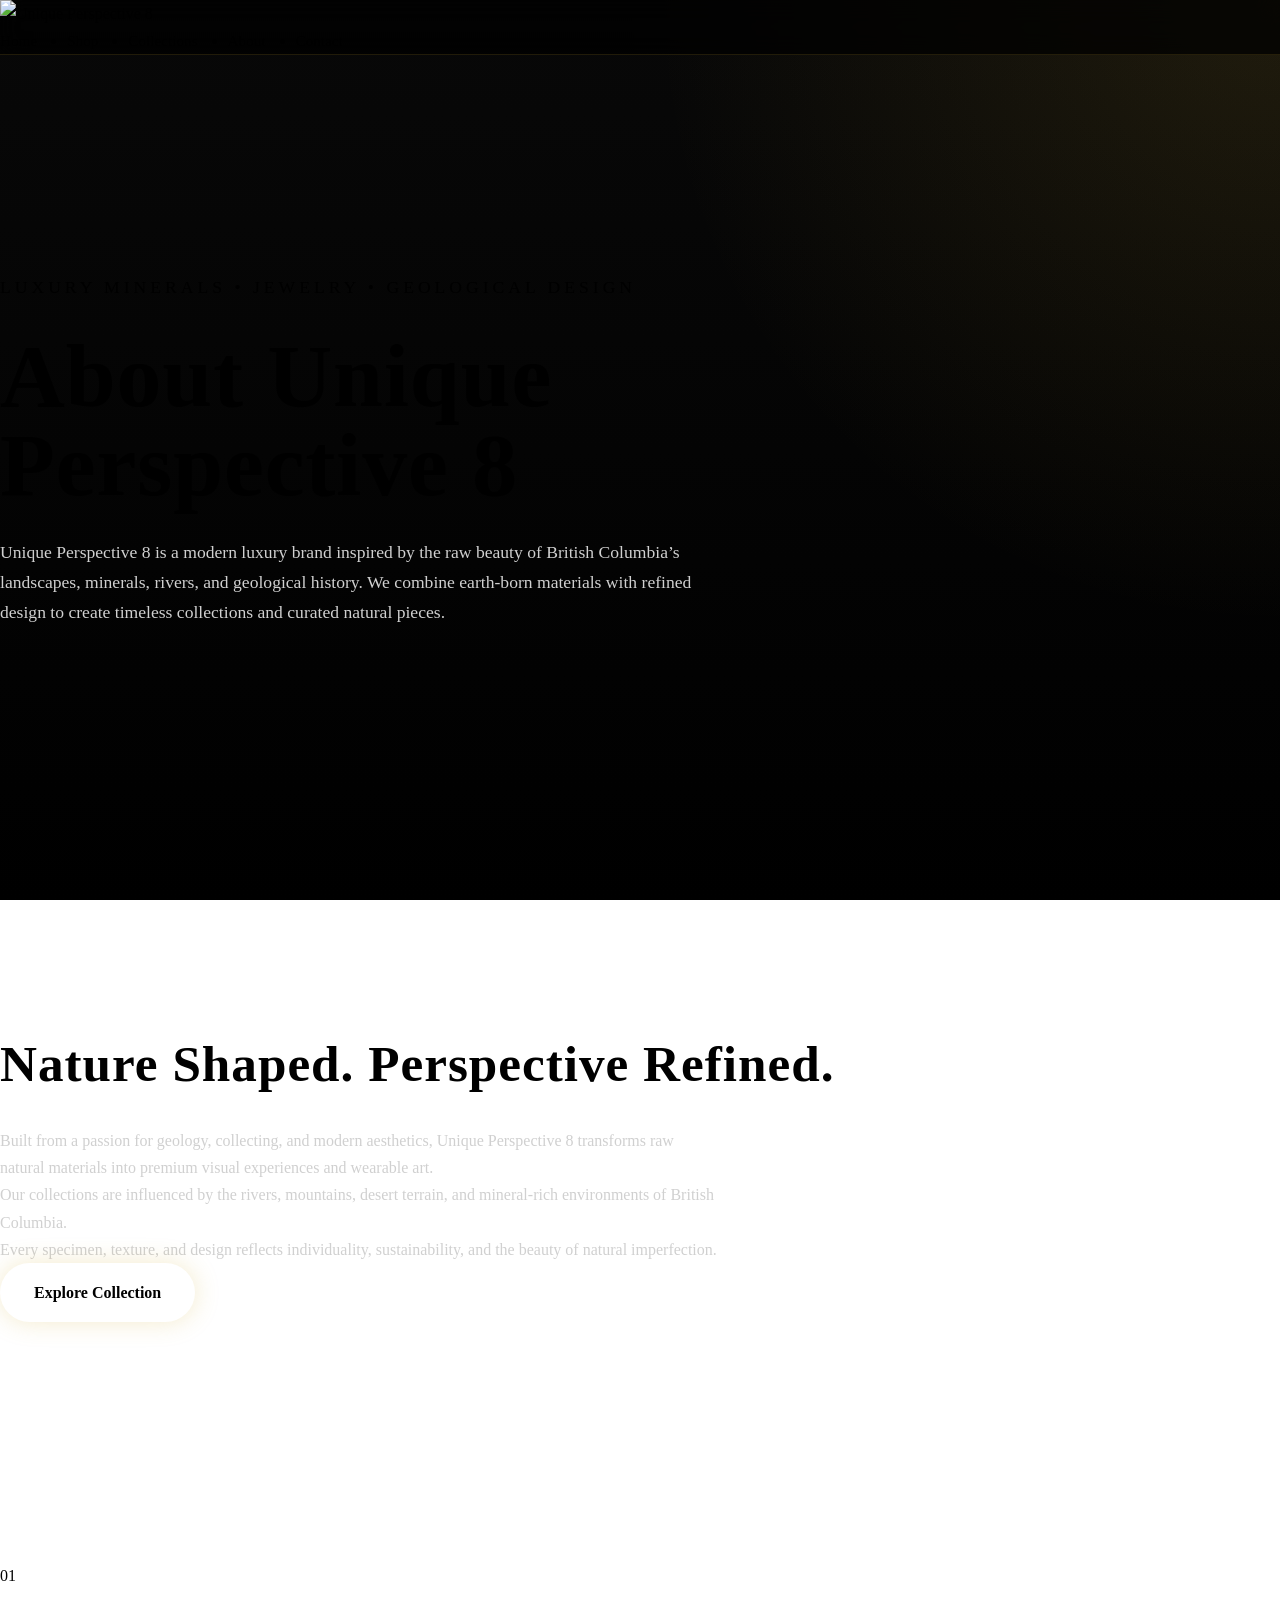
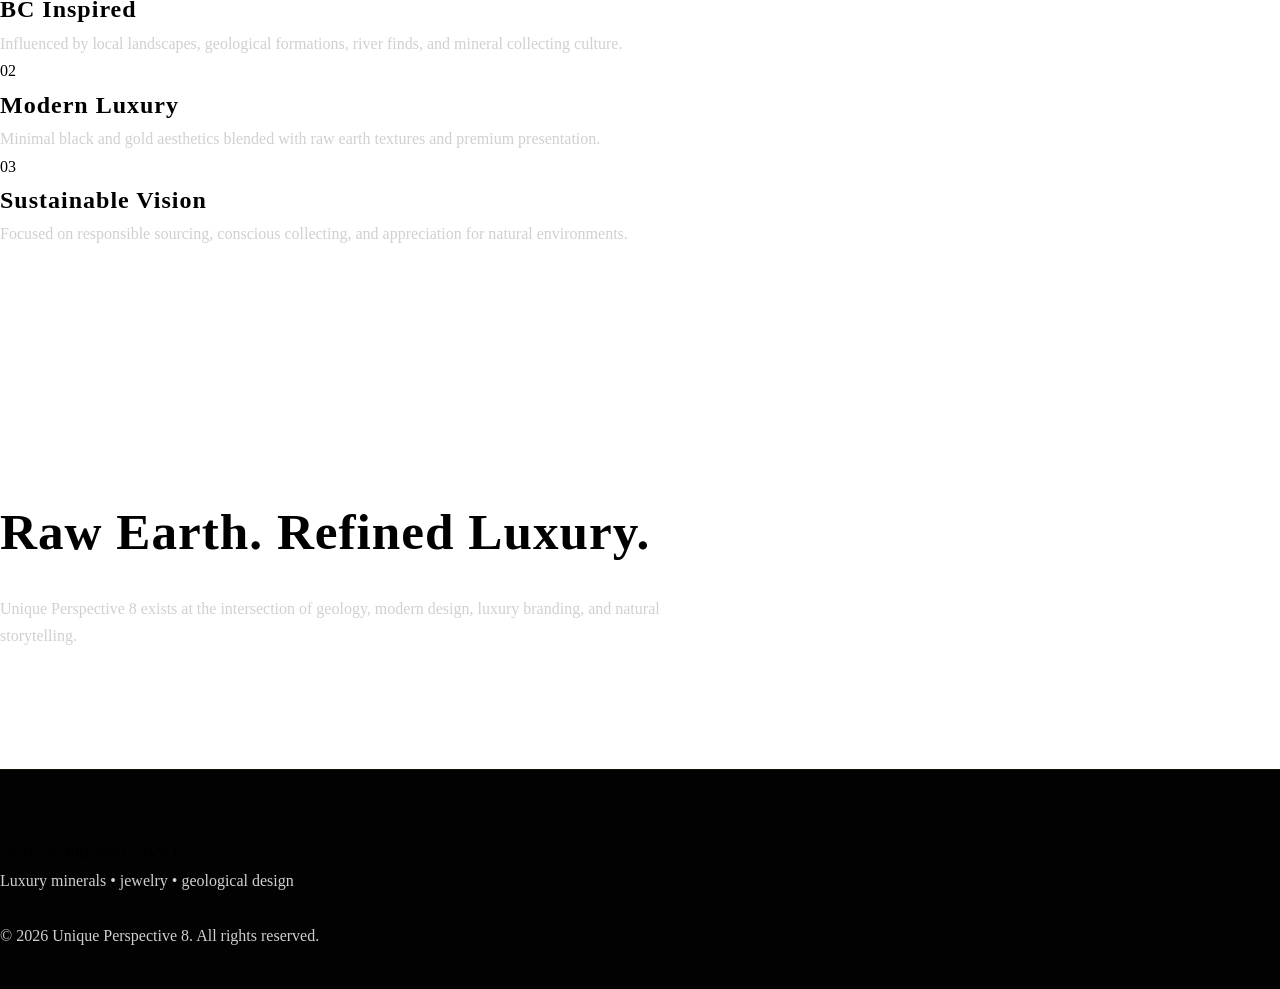
==== about.html @ 6cdcedfc "Create about.html" ====
<!DOCTYPE html>
<html lang="en">
<head>
  <meta charset="UTF-8">
  <meta name="viewport" content="width=device-width, initial-scale=1.0">

  <title>About | Unique Perspective 8</title>

  <link rel="stylesheet" href="style.css">

  <!-- Google Fonts -->
  <link rel="preconnect" href="https://fonts.googleapis.com">
  <link rel="preconnect" href="https://fonts.gstatic.com" crossorigin>

  <link href="https://fonts.googleapis.com/css2?family=Cormorant+Garamond:wght@400;500;600;700&family=Inter:wght@300;400;500;600&display=swap" rel="stylesheet">
</head>

<body>

  <!-- NAVIGATION -->

  <header>
    <div class="navbar">

      <a href="index.html" class="logo-container">
        <img src="assets/logo.png" alt="Unique Perspective 8" class="logo-img">
      </a>

      <ul class="nav-links">
        <li><a href="index.html">Home</a></li>
        <li><a href="shop.html">Shop</a></li>
        <li><a href="collections.html">Collections</a></li>
        <li><a href="about.html">About</a></li>
        <li><a href="contact.html">Contact</a></li>
      </ul>

    </div>
  </header>

  <!-- HERO -->

  <section class="hero about-hero">

    <div class="hero-content">

      <p class="hero-subtitle">
        Luxury Minerals • Jewelry • Geological Design
      </p>

      <h1>
        About <span>Unique Perspective 8</span>
      </h1>

      <p>
        Unique Perspective 8 is a modern luxury brand inspired by the raw beauty
        of British Columbia’s landscapes, minerals, rivers, and geological history.
        We combine earth-born materials with refined design to create timeless
        collections and curated natural pieces.
      </p>

    </div>

  </section>

  <!-- ABOUT STORY -->

  <section class="about">

    <div class="about-image"></div>

    <div class="about-content">

      <h2>
        Nature Shaped. <span>Perspective Refined.</span>
      </h2>

      <p>
        Built from a passion for geology, collecting, and modern aesthetics,
        Unique Perspective 8 transforms raw natural materials into premium
        visual experiences and wearable art.
      </p>

      <p>
        Our collections are influenced by the rivers, mountains, desert terrain,
        and mineral-rich environments of British Columbia.
      </p>

      <p>
        Every specimen, texture, and design reflects individuality,
        sustainability, and the beauty of natural imperfection.
      </p>

      <a href="shop.html" class="btn btn-gold">
        Explore Collection
      </a>

    </div>

  </section>

  <!-- VALUES -->

  <section class="features">

    <div class="feature-card">

      <div class="feature-number">01</div>

      <h3>BC Inspired</h3>

      <p>
        Influenced by local landscapes, geological formations,
        river finds, and mineral collecting culture.
      </p>

    </div>

    <div class="feature-card">

      <div class="feature-number">02</div>

      <h3>Modern Luxury</h3>

      <p>
        Minimal black and gold aesthetics blended with
        raw earth textures and premium presentation.
      </p>

    </div>

    <div class="feature-card">

      <div class="feature-number">03</div>

      <h3>Sustainable Vision</h3>

      <p>
        Focused on responsible sourcing, conscious collecting,
        and appreciation for natural environments.
      </p>

    </div>

  </section>

  <!-- QUOTE SECTION -->

  <section class="collection">

    <h2 class="section-title">
      Raw Earth. <span>Refined Luxury.</span>
    </h2>

    <p class="section-text">
      Unique Perspective 8 exists at the intersection of geology,
      modern design, luxury branding, and natural storytelling.
    </p>

  </section>

  <!-- FOOTER -->

  <footer>

    <div class="footer-logo">
      UNIQUE PERSPECTIVE 8
    </div>

    <p>
      Luxury minerals • jewelry • geological design
    </p>

    <br>

    <p>
      © 2026 Unique Perspective 8. All rights reserved.
    </p>

  </footer>

</body>
</html>
---- style.css ----
<link rel="stylesheet" href="style.css">
/* =========================================
   UNIQUE PERSPECTIVE 8
   Luxury Black + Gold Brand System
   Mining • Jewelry • High-End Store
========================================= */

:root{

  /* Core Colors */
  --black:#050505;
  --charcoal:#111111;
  --graphite:#1b1b1b;
  --soft-black:#222222;

  --gold:#d4af37;
  --rich-gold:#c89b2b;
  --light-gold:#f3d27a;

  --silver:#c0c0c0;
  --white:#f5f5f5;

  --success:#6f8f72;
  --danger:#8f3d3d;

  /* Typography */
  --title-font:'Playfair Display', serif;
  --body-font:'Inter', sans-serif;

  /* Effects */
  --radius:18px;
  --transition:0.35s ease;
  --shadow:0 10px 30px rgba(0,0,0,0.45);

  /* Layout */
  --container:1280px;
}

/* =========================================
   GLOBAL
========================================= */

*{
  margin:0;
  padding:0;
  box-sizing:border-box;
}

html{
  scroll-behavior:smooth;
}

body{
  background:var(--black);
  color:var(--white);
  font-family:var(--body-font);
  line-height:1.7;
  overflow-x:hidden;
}

.container{
  width:min(92%, var(--container));
  margin:auto;
}

img{
  width:100%;
  display:block;
}

a{
  color:inherit;
  text-decoration:none;
}

section{
  padding:120px 0;
}

/* =========================================
   TYPOGRAPHY
========================================= */

h1,h2,h3,h4{
  font-family:var(--title-font);
  letter-spacing:1px;
  font-weight:600;
}

h1{
  font-size:clamp(3rem,7vw,6rem);
  line-height:1;
}

h2{
  font-size:clamp(2rem,4vw,4rem);
  margin-bottom:20px;
}

h3{
  font-size:1.5rem;
}

p{
  color:#d0d0d0;
  max-width:720px;
}

/* =========================================
   NAVIGATION
========================================= */

.navbar{
  position:fixed;
  width:100%;
  top:0;
  z-index:999;
  backdrop-filter:blur(12px);
  background:rgba(0,0,0,0.75);
  border-bottom:1px solid rgba(212,175,55,0.15);
}

.nav-inner{
  display:flex;
  align-items:center;
  justify-content:space-between;
  padding:18px 0;
}

.logo{
  font-family:var(--title-font);
  font-size:1.4rem;
  color:var(--gold);
  letter-spacing:2px;
  text-transform:uppercase;
}

.nav-links{
  display:flex;
  gap:30px;
}

.nav-links a{
  position:relative;
  font-size:0.95rem;
  transition:var(--transition);
}

.nav-links a:hover{
  color:var(--gold);
}

.nav-links a::after{
  content:'';
  position:absolute;
  bottom:-8px;
  left:0;
  width:0;
  height:1px;
  background:var(--gold);
  transition:var(--transition);
}

.nav-links a:hover::after{
  width:100%;
}

/* =========================================
   HERO
========================================= */

.hero{
  min-height:100vh;
  display:flex;
  align-items:center;
  position:relative;
  overflow:hidden;
  background:
    radial-gradient(circle at top right,
    rgba(212,175,55,0.12),
    transparent 40%),
    linear-gradient(to bottom,
    #080808,
    #000000);
}

.hero-content{
  max-width:760px;
  z-index:2;
}

.hero-subtitle{
  color:var(--gold);
  text-transform:uppercase;
  letter-spacing:4px;
  margin-bottom:18px;
  font-size:0.9rem;
}

.hero p{
  margin:28px 0;
  font-size:1.1rem;
}

/* =========================================
   BUTTONS
========================================= */

.btn{
  display:inline-flex;
  align-items:center;
  justify-content:center;
  padding:16px 34px;
  border-radius:999px;
  font-weight:600;
  transition:var(--transition);
  cursor:pointer;
}

.btn-gold{
  background:linear-gradient(
    135deg,
    var(--gold),
    var(--light-gold)
  );
  color:#000;
  box-shadow:
    0 0 25px rgba(212,175,55,0.25);
}

.btn-gold:hover{
  transform:translateY(-3px);
  box-shadow:
    0 12px 35px rgba(212,175,55,0.4);
}

.btn-outline{
  border:1px solid var(--gold);
  color:var(--gold);
  background:transparent;
}

.btn-outline:hover{
  background:var(--gold);
  color:#000;
}

/* =========================================
   CARDS
========================================= */

.card{
  background:linear-gradient(
    180deg,
    rgba(255,255,255,0.03),
    rgba(255,255,255,0.01)
  );

  border:1px solid rgba(212,175,55,0.12);
  border-radius:var(--radius);
  padding:30px;
  transition:var(--transition);
  box-shadow:var(--shadow);
}

.card:hover{
  transform:translateY(-6px);
  border-color:rgba(212,175,55,0.35);
}

/* =========================================
   PRODUCT GRID
========================================= */

.product-grid{
  display:grid;
  grid-template-columns:
    repeat(auto-fit,minmax(280px,1fr));
  gap:30px;
}

.product-card{
  overflow:hidden;
  position:relative;
}

.product-card img{
  aspect-ratio:1/1;
  object-fit:cover;
  transition:var(--transition);
}

.product-card:hover img{
  transform:scale(1.05);
}

.product-info{
  padding-top:20px;
}

.product-title{
  color:var(--white);
  margin-bottom:8px;
}

.product-price{
  color:var(--gold);
  font-weight:700;
  letter-spacing:1px;
}

/* =========================================
   LUXURY DIVIDER
========================================= */

.divider{
  width:120px;
  height:2px;
  background:linear-gradient(
    to right,
    transparent,
    var(--gold),
    transparent
  );
  margin:30px 0;
}

/* =========================================
   FOOTER
========================================= */

footer{
  background:#020202;
  border-top:1px solid rgba(212,175,55,0.1);
  padding:70px 0 40px;
}

.footer-grid{
  display:grid;
  grid-template-columns:
    repeat(auto-fit,minmax(250px,1fr));
  gap:50px;
}

.footer-title{
  color:var(--gold);
  margin-bottom:18px;
}

.footer-links{
  display:flex;
  flex-direction:column;
  gap:12px;
}

.footer-links a{
  color:#bcbcbc;
  transition:var(--transition);
}

.footer-links a:hover{
  color:var(--gold);
  transform:translateX(4px);
}

.copyright{
  margin-top:60px;
  text-align:center;
  color:#777;
  font-size:0.9rem;
}

/* =========================================
   GLOW EFFECTS
========================================= */

.gold-glow{
  box-shadow:
    0 0 15px rgba(212,175,55,0.25),
    0 0 40px rgba(212,175,55,0.12);
}

.text-gold{
  color:var(--gold);
}

.bg-gradient{
  background:
  linear-gradient(
    145deg,
    #0b0b0b,
    #1a1a1a
  );
}

/* =========================================
   RESPONSIVE
========================================= */

@media(max-width:768px){

  .nav-links{
    display:none;
  }

  section{
    padding:80px 0;
  }

  .hero{
    text-align:center;
  }

  .hero-content{
    margin:auto;
  }

}
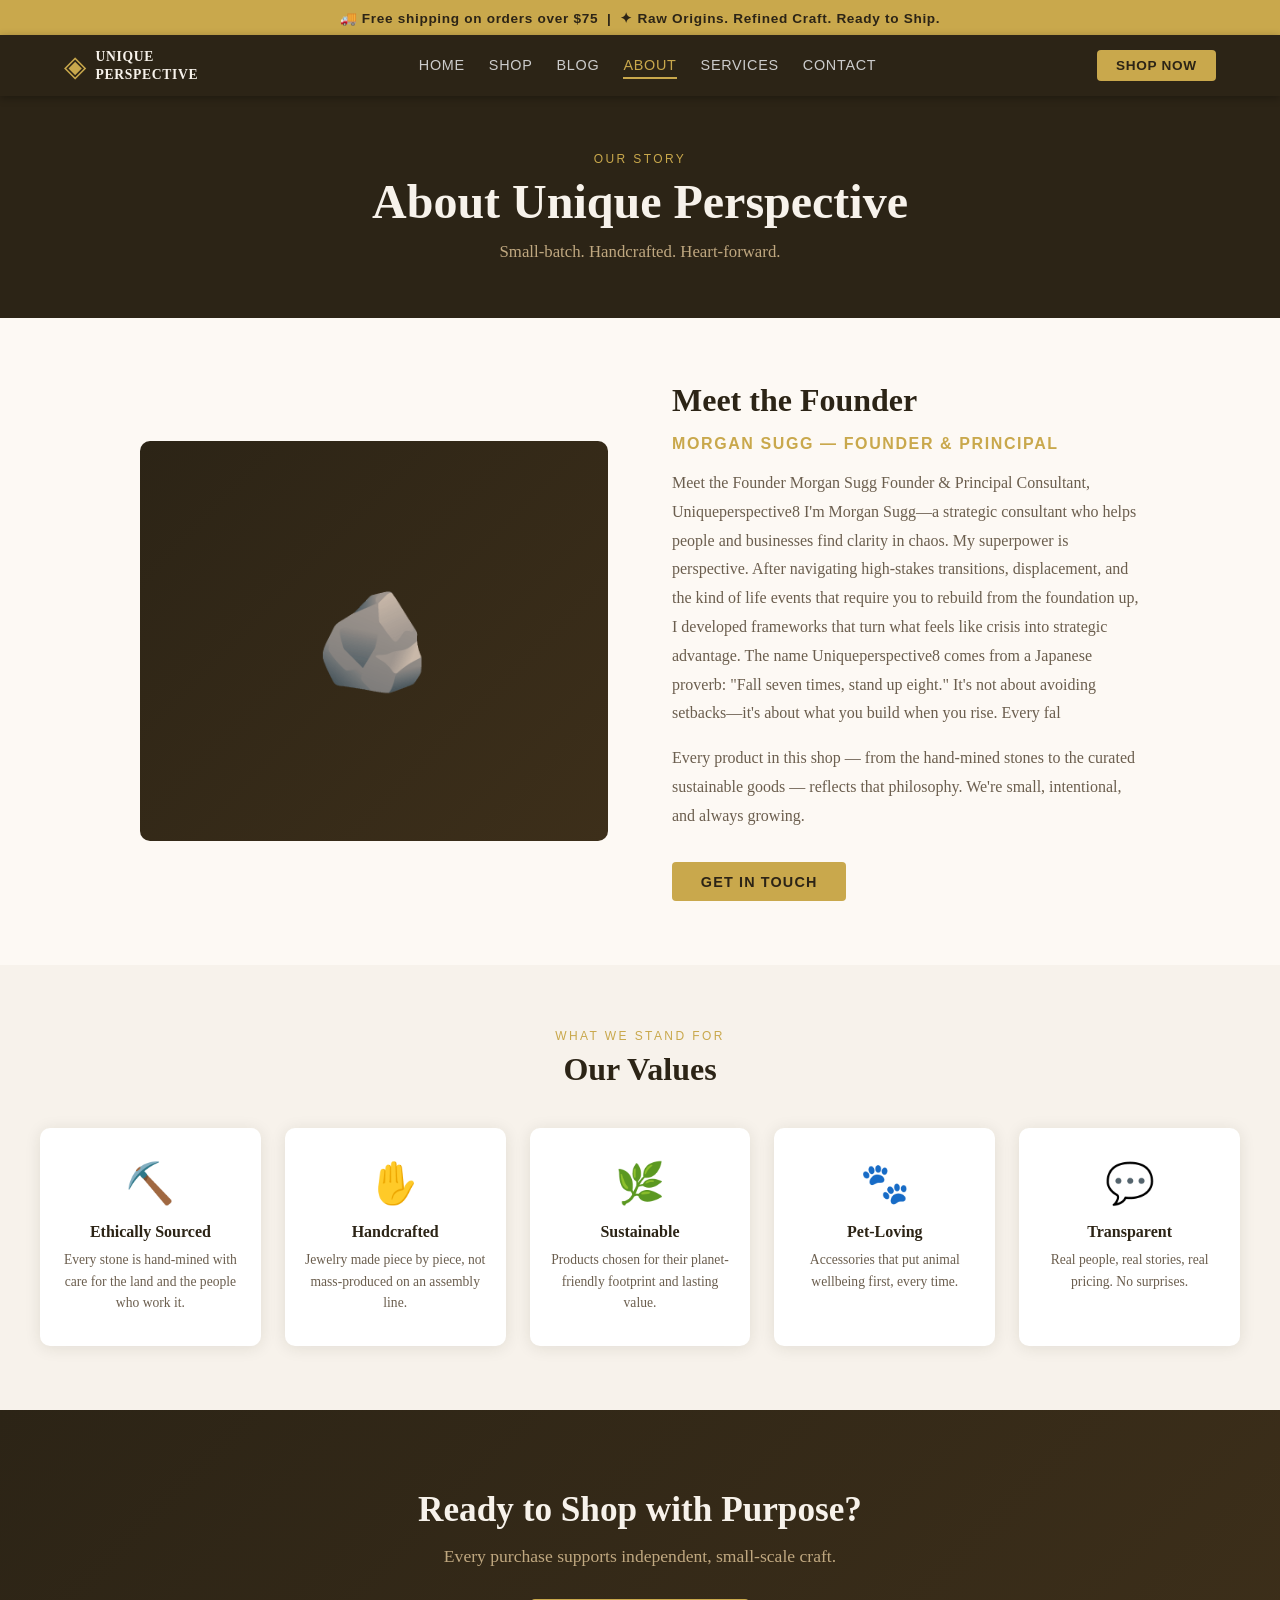
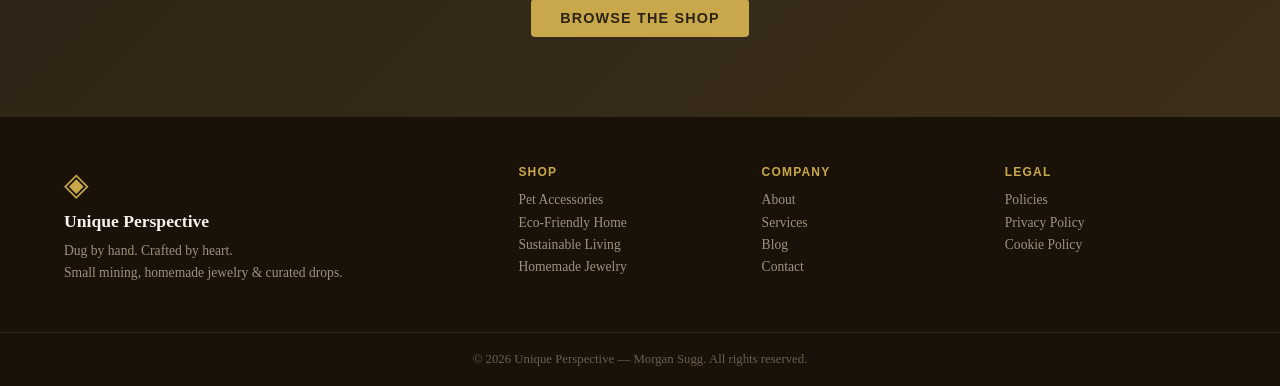
==== commit 64649d2e: "Deploy full Unique Perspective site with minerals catalogue" ====
--- a/about.html
+++ b/about.html
@@ -1,182 +1,95 @@
 <!DOCTYPE html>
 <html lang="en">
 <head>
-  <meta charset="UTF-8">
-  <meta name="viewport" content="width=device-width, initial-scale=1.0">
+<meta charset="UTF-8">
+<meta name="viewport" content="width=device-width, initial-scale=1.0">
+<title>About | Unique Perspective</title>
+<link rel="stylesheet" href="style.css">
+</head>
+<body>
+<div class="banner">🚚 Free shipping on orders over $75 &nbsp;|&nbsp; ✦ Raw Origins. Refined Craft. Ready to Ship.</div>
+<header>
+  <div class="header-inner">
+    <a href="index.html" class="logo">
+      <span class="logo-icon">◈</span>
+      <span class="logo-text">Unique<br>Perspective</span>
+    </a>
+    <nav><a href="index.html">Home</a><a href="shop.html">Shop</a><a href="blog.html">Blog</a><a href="about.html" class="active">About</a><a href="services.html">Services</a><a href="contact.html">Contact</a></nav>
+    <a href="shop.html" class="btn-header">Shop Now</a>
+  </div>
+</header>
+<main>
 
-  <title>About | Unique Perspective 8</title>
+<div class="page-hero">
+  <div class="eyebrow">Our Story</div>
+  <h1>About Unique Perspective</h1>
+  <p>Small-batch. Handcrafted. Heart-forward.</p>
+</div>
+<section>
+  <div class="about-grid">
+    <div class="about-img-box">🪨</div>
+    <div class="about-text">
+      <h2>Meet the Founder</h2>
+      <h3 style="color:var(--gold);font-family:sans-serif;font-size:1rem;text-transform:uppercase;letter-spacing:0.1em;margin-bottom:1rem">Morgan Sugg &mdash; Founder &amp; Principal</h3>
+      <p>Meet the Founder Morgan Sugg Founder &amp; Principal Consultant, Uniqueperspective8 I&#x27;m Morgan Sugg—a strategic consultant who helps people and businesses find clarity in chaos. My superpower is perspective. After navigating high-stakes transitions, displacement, and the kind of life events that require you to rebuild from the foundation up, I developed frameworks that turn what feels like crisis into strategic advantage. The name Uniqueperspective8 comes from a Japanese proverb: &quot;Fall seven times, stand up eight.&quot; It&#x27;s not about avoiding setbacks—it&#x27;s about what you build when you rise. Every fal</p>
+      <p>Every product in this shop &mdash; from the hand-mined stones to the curated sustainable goods &mdash; reflects that philosophy. We're small, intentional, and always growing.</p>
+      <a href="contact.html" class="btn btn-primary" style="margin-top:1rem">Get in Touch</a>
+    </div>
+  </div>
+</section>
+<section class="bg-cream">
+  <div class="section-inner">
+    <div class="section-header">
+      <div class="eyebrow">What We Stand For</div>
+      <h2>Our Values</h2>
+    </div>
+    <div class="values-grid">
+      <div class="value-card"><div class="value-icon">⛏️</div><h3>Ethically Sourced</h3><p>Every stone is hand-mined with care for the land and the people who work it.</p></div>
+      <div class="value-card"><div class="value-icon">✋</div><h3>Handcrafted</h3><p>Jewelry made piece by piece, not mass-produced on an assembly line.</p></div>
+      <div class="value-card"><div class="value-icon">🌿</div><h3>Sustainable</h3><p>Products chosen for their planet-friendly footprint and lasting value.</p></div>
+      <div class="value-card"><div class="value-icon">🐾</div><h3>Pet-Loving</h3><p>Accessories that put animal wellbeing first, every time.</p></div>
+      <div class="value-card"><div class="value-icon">💬</div><h3>Transparent</h3><p>Real people, real stories, real pricing. No surprises.</p></div>
+    </div>
+  </div>
+</section>
+<div class="cta-section">
+  <h2>Ready to Shop with Purpose?</h2>
+  <p>Every purchase supports independent, small-scale craft.</p>
+  <a href="shop.html" class="btn btn-primary">Browse the Shop</a>
+</div>
 
-  <link rel="stylesheet" href="style.css">
-
-  <!-- Google Fonts -->
-  <link rel="preconnect" href="https://fonts.googleapis.com">
-  <link rel="preconnect" href="https://fonts.gstatic.com" crossorigin>
-
-  <link href="https://fonts.googleapis.com/css2?family=Cormorant+Garamond:wght@400;500;600;700&family=Inter:wght@300;400;500;600&display=swap" rel="stylesheet">
-</head>
-
-<body>
-
-  <!-- NAVIGATION -->
-
-  <header>
-    <div class="navbar">
-
-      <a href="index.html" class="logo-container">
-        <img src="assets/logo.png" alt="Unique Perspective 8" class="logo-img">
-      </a>
-
-      <ul class="nav-links">
-        <li><a href="index.html">Home</a></li>
-        <li><a href="shop.html">Shop</a></li>
-        <li><a href="collections.html">Collections</a></li>
-        <li><a href="about.html">About</a></li>
-        <li><a href="contact.html">Contact</a></li>
-      </ul>
-
+</main>
+<footer>
+  <div class="footer-inner">
+    <div class="footer-brand">
+      <span class="logo-icon">◈</span>
+      <strong>Unique Perspective</strong>
+      <p>Dug by hand. Crafted by heart.<br>Small mining, homemade jewelry &amp; curated drops.</p>
     </div>
-  </header>
-
-  <!-- HERO -->
-
-  <section class="hero about-hero">
-
-    <div class="hero-content">
-
-      <p class="hero-subtitle">
-        Luxury Minerals • Jewelry • Geological Design
-      </p>
-
-      <h1>
-        About <span>Unique Perspective 8</span>
-      </h1>
-
-      <p>
-        Unique Perspective 8 is a modern luxury brand inspired by the raw beauty
-        of British Columbia’s landscapes, minerals, rivers, and geological history.
-        We combine earth-born materials with refined design to create timeless
-        collections and curated natural pieces.
-      </p>
-
+    <div class="footer-links">
+      <h4>Shop</h4>
+      <a href="shop.html#pet-accessories">Pet Accessories</a>
+      <a href="shop.html#eco-friendly-home">Eco-Friendly Home</a>
+      <a href="shop.html#sustainable-living">Sustainable Living</a>
+      <a href="shop.html#homemade-jewelry">Homemade Jewelry</a>
     </div>
-
-  </section>
-
-  <!-- ABOUT STORY -->
-
-  <section class="about">
-
-    <div class="about-image"></div>
-
-    <div class="about-content">
-
-      <h2>
-        Nature Shaped. <span>Perspective Refined.</span>
-      </h2>
-
-      <p>
-        Built from a passion for geology, collecting, and modern aesthetics,
-        Unique Perspective 8 transforms raw natural materials into premium
-        visual experiences and wearable art.
-      </p>
-
-      <p>
-        Our collections are influenced by the rivers, mountains, desert terrain,
-        and mineral-rich environments of British Columbia.
-      </p>
-
-      <p>
-        Every specimen, texture, and design reflects individuality,
-        sustainability, and the beauty of natural imperfection.
-      </p>
-
-      <a href="shop.html" class="btn btn-gold">
-        Explore Collection
-      </a>
-
+    <div class="footer-links">
+      <h4>Company</h4>
+      <a href="about.html">About</a>
+      <a href="services.html">Services</a>
+      <a href="blog.html">Blog</a>
+      <a href="contact.html">Contact</a>
     </div>
-
-  </section>
-
-  <!-- VALUES -->
-
-  <section class="features">
-
-    <div class="feature-card">
-
-      <div class="feature-number">01</div>
-
-      <h3>BC Inspired</h3>
-
-      <p>
-        Influenced by local landscapes, geological formations,
-        river finds, and mineral collecting culture.
-      </p>
-
+    <div class="footer-links">
+      <h4>Legal</h4>
+      <a href="policies.html">Policies</a>
+      <a href="privacy.html">Privacy Policy</a>
+      <a href="cookies.html">Cookie Policy</a>
     </div>
-
-    <div class="feature-card">
-
-      <div class="feature-number">02</div>
-
-      <h3>Modern Luxury</h3>
-
-      <p>
-        Minimal black and gold aesthetics blended with
-        raw earth textures and premium presentation.
-      </p>
-
-    </div>
-
-    <div class="feature-card">
-
-      <div class="feature-number">03</div>
-
-      <h3>Sustainable Vision</h3>
-
-      <p>
-        Focused on responsible sourcing, conscious collecting,
-        and appreciation for natural environments.
-      </p>
-
-    </div>
-
-  </section>
-
-  <!-- QUOTE SECTION -->
-
-  <section class="collection">
-
-    <h2 class="section-title">
-      Raw Earth. <span>Refined Luxury.</span>
-    </h2>
-
-    <p class="section-text">
-      Unique Perspective 8 exists at the intersection of geology,
-      modern design, luxury branding, and natural storytelling.
-    </p>
-
-  </section>
-
-  <!-- FOOTER -->
-
-  <footer>
-
-    <div class="footer-logo">
-      UNIQUE PERSPECTIVE 8
-    </div>
-
-    <p>
-      Luxury minerals • jewelry • geological design
-    </p>
-
-    <br>
-
-    <p>
-      © 2026 Unique Perspective 8. All rights reserved.
-    </p>
-
-  </footer>
-
+  </div>
+  <div class="footer-bottom">
+    <p>&copy; 2026 Unique Perspective &mdash; Morgan Sugg. All rights reserved.</p>
+  </div>
+</footer>
 </body>
 </html>
--- a/style.css
+++ b/style.css
@@ -1,418 +1,184 @@
-<link rel="stylesheet" href="style.css">
-/* =========================================
-   UNIQUE PERSPECTIVE 8
-   Luxury Black + Gold Brand System
-   Mining • Jewelry • High-End Store
-========================================= */
 
-:root{
+:root {
+  --gold: #c9a84c;
+  --dark-gold: #a07830;
+  --earth: #2c2416;
+  --stone: #6b5e4e;
+  --cream: #f7f2eb;
+  --light: #fdf9f4;
+  --white: #ffffff;
+  --shadow: 0 2px 16px rgba(44,36,22,0.10);
+  --radius: 10px;
+}
+*, *::before, *::after { box-sizing: border-box; margin: 0; padding: 0; }
+body { font-family: 'Georgia', serif; background: var(--light); color: var(--earth); }
+a { color: var(--dark-gold); text-decoration: none; }
+a:hover { color: var(--gold); }
+img { max-width: 100%; display: block; }
 
-  /* Core Colors */
-  --black:#050505;
-  --charcoal:#111111;
-  --graphite:#1b1b1b;
-  --soft-black:#222222;
+/* HEADER */
+header { background: var(--earth); position: sticky; top: 0; z-index: 100; box-shadow: 0 2px 8px rgba(0,0,0,0.3); }
+.header-inner { max-width: 1200px; margin: 0 auto; display: flex; align-items: center; gap: 2rem; padding: 0.8rem 1.5rem; }
+.logo { display: flex; align-items: center; gap: 0.6rem; text-decoration: none; flex-shrink: 0; }
+.logo-icon { font-size: 1.8rem; color: var(--gold); }
+.logo-text { color: var(--cream); font-size: 0.85rem; line-height: 1.3; font-weight: bold; letter-spacing: 0.05em; text-transform: uppercase; }
+nav { display: flex; gap: 1.5rem; flex: 1; justify-content: center; }
+nav a { color: #ccc; font-size: 0.9rem; text-decoration: none; padding: 0.3rem 0; border-bottom: 2px solid transparent; transition: all 0.2s; letter-spacing: 0.05em; text-transform: uppercase; font-family: sans-serif; }
+nav a:hover, nav a.active { color: var(--gold); border-bottom-color: var(--gold); }
+.btn-header { background: var(--gold); color: var(--earth); padding: 0.5rem 1.2rem; border-radius: 4px; font-size: 0.85rem; font-weight: bold; text-transform: uppercase; letter-spacing: 0.05em; font-family: sans-serif; white-space: nowrap; transition: background 0.2s; }
+.btn-header:hover { background: var(--dark-gold); color: var(--white); }
 
-  --gold:#d4af37;
-  --rich-gold:#c89b2b;
-  --light-gold:#f3d27a;
+/* BUTTONS */
+.btn { display: inline-block; padding: 0.7rem 1.8rem; border-radius: 4px; font-weight: bold; text-transform: uppercase; letter-spacing: 0.08em; font-family: sans-serif; font-size: 0.9rem; transition: all 0.2s; cursor: pointer; text-align: center; }
+.btn-primary { background: var(--gold); color: var(--earth); }
+.btn-primary:hover { background: var(--dark-gold); color: var(--white); }
+.btn-outline { border: 2px solid var(--gold); color: var(--gold); background: transparent; }
+.btn-outline:hover { background: var(--gold); color: var(--earth); }
 
-  --silver:#c0c0c0;
-  --white:#f5f5f5;
+/* HERO */
+.hero { background: linear-gradient(135deg, var(--earth) 0%, #3d2f1a 60%, #1a1208 100%); color: var(--cream); padding: 6rem 1.5rem; text-align: center; position: relative; overflow: hidden; }
+.hero::before { content: ''; position: absolute; inset: 0; background: url("data:image/svg+xml,%3Csvg width='60' height='60' viewBox='0 0 60 60' xmlns='http://www.w3.org/2000/svg'%3E%3Cg fill='none' fill-rule='evenodd'%3E%3Cg fill='%23c9a84c' fill-opacity='0.04'%3E%3Cpath d='M36 34v-4h-2v4h-4v2h4v4h2v-4h4v-2h-4zm0-30V0h-2v4h-4v2h4v4h2V6h4V4h-4zM6 34v-4H4v4H0v2h4v4h2v-4h4v-2H6zM6 4V0H4v4H0v2h4v4h2V6h4V4H6z'/%3E%3C/g%3E%3C/g%3E%3C/svg%3E"); }
+.hero-inner { position: relative; max-width: 700px; margin: 0 auto; }
+.hero-eyebrow { color: var(--gold); font-family: sans-serif; font-size: 0.8rem; text-transform: uppercase; letter-spacing: 0.2em; margin-bottom: 1rem; }
+.hero h1 { font-size: clamp(2.2rem, 5vw, 3.5rem); line-height: 1.2; margin-bottom: 1rem; }
+.hero h1 span { color: var(--gold); }
+.hero p { font-size: 1.15rem; color: #c8b89a; margin-bottom: 2rem; line-height: 1.7; }
+.hero-buttons { display: flex; gap: 1rem; justify-content: center; flex-wrap: wrap; }
 
-  --success:#6f8f72;
-  --danger:#8f3d3d;
+/* SECTIONS */
+section { padding: 4rem 1.5rem; }
+.section-inner { max-width: 1200px; margin: 0 auto; }
+.section-header { text-align: center; margin-bottom: 2.5rem; }
+.section-header h2 { font-size: 2rem; color: var(--earth); margin-bottom: 0.5rem; }
+.section-header p { color: var(--stone); font-size: 1.05rem; }
+.section-header .eyebrow { color: var(--gold); font-family: sans-serif; font-size: 0.75rem; text-transform: uppercase; letter-spacing: 0.2em; margin-bottom: 0.5rem; }
+.bg-cream { background: var(--cream); }
+.bg-earth { background: var(--earth); color: var(--cream); }
 
-  /* Typography */
-  --title-font:'Playfair Display', serif;
-  --body-font:'Inter', sans-serif;
+/* PRODUCT GRID */
+.product-grid { display: grid; grid-template-columns: repeat(auto-fill, minmax(240px, 1fr)); gap: 1.5rem; }
+.product-card { background: var(--white); border-radius: var(--radius); overflow: hidden; box-shadow: var(--shadow); transition: transform 0.2s, box-shadow 0.2s; display: flex; flex-direction: column; }
+.product-card:hover { transform: translateY(-4px); box-shadow: 0 8px 32px rgba(44,36,22,0.15); }
+.product-img { background: var(--cream); height: 180px; display: flex; align-items: center; justify-content: center; font-size: 3rem; color: var(--stone); }
+.product-body { padding: 1rem; flex: 1; display: flex; flex-direction: column; }
+.product-category { font-family: sans-serif; font-size: 0.7rem; text-transform: uppercase; letter-spacing: 0.1em; color: var(--gold); margin-bottom: 0.3rem; }
+.product-title { font-size: 0.95rem; font-weight: bold; margin-bottom: 0.5rem; color: var(--earth); line-height: 1.4; flex: 1; }
+.product-desc { font-size: 0.82rem; color: var(--stone); margin-bottom: 0.8rem; line-height: 1.5; }
+.product-footer { display: flex; align-items: center; justify-content: space-between; }
+.product-price { font-size: 1.1rem; font-weight: bold; color: var(--dark-gold); font-family: sans-serif; }
+.product-buy { background: var(--earth); color: var(--gold); padding: 0.35rem 0.9rem; border-radius: 4px; font-size: 0.75rem; font-weight: bold; text-transform: uppercase; letter-spacing: 0.05em; font-family: sans-serif; transition: background 0.2s; }
+.product-buy:hover { background: var(--gold); color: var(--earth); }
 
-  /* Effects */
-  --radius:18px;
-  --transition:0.35s ease;
-  --shadow:0 10px 30px rgba(0,0,0,0.45);
+/* CATEGORY FILTER */
+.cat-tabs { display: flex; gap: 0.5rem; flex-wrap: wrap; margin-bottom: 2rem; justify-content: center; }
+.cat-tab { padding: 0.4rem 1.2rem; border-radius: 999px; font-family: sans-serif; font-size: 0.82rem; cursor: pointer; border: 2px solid var(--stone); color: var(--stone); background: transparent; transition: all 0.2s; text-transform: uppercase; letter-spacing: 0.05em; }
+.cat-tab.active, .cat-tab:hover { border-color: var(--gold); color: var(--earth); background: var(--gold); }
 
-  /* Layout */
-  --container:1280px;
+/* BLOG */
+.blog-grid { display: grid; grid-template-columns: repeat(auto-fill, minmax(300px, 1fr)); gap: 1.5rem; }
+.blog-card { background: var(--white); border-radius: var(--radius); overflow: hidden; box-shadow: var(--shadow); transition: transform 0.2s; }
+.blog-card:hover { transform: translateY(-3px); }
+.blog-img { background: linear-gradient(135deg, var(--earth), var(--stone)); height: 160px; display: flex; align-items: center; justify-content: center; font-size: 2.5rem; }
+.blog-body { padding: 1.2rem; }
+.blog-meta { font-family: sans-serif; font-size: 0.72rem; color: var(--stone); text-transform: uppercase; letter-spacing: 0.08em; margin-bottom: 0.4rem; }
+.blog-title { font-size: 1rem; font-weight: bold; margin-bottom: 0.5rem; line-height: 1.4; }
+.blog-excerpt { font-size: 0.85rem; color: var(--stone); line-height: 1.6; }
+
+/* POST PAGE */
+.post-hero { background: var(--earth); color: var(--cream); padding: 4rem 1.5rem 3rem; text-align: center; }
+.post-hero h1 { font-size: clamp(1.6rem, 3vw, 2.5rem); margin-bottom: 0.8rem; }
+.post-hero .meta { color: #a09080; font-family: sans-serif; font-size: 0.85rem; }
+.post-content { max-width: 720px; margin: 3rem auto; padding: 0 1.5rem; font-size: 1.05rem; line-height: 1.8; color: var(--earth); }
+.post-content p { margin-bottom: 1.2rem; }
+.post-content h2 { font-size: 1.5rem; margin: 2rem 0 0.8rem; color: var(--earth); }
+.post-content h3 { font-size: 1.2rem; margin: 1.5rem 0 0.6rem; }
+
+/* ABOUT */
+.about-grid { display: grid; grid-template-columns: 1fr 1fr; gap: 4rem; align-items: center; max-width: 1000px; margin: 0 auto; }
+.about-img-box { background: linear-gradient(135deg, var(--earth), #3d2f1a); height: 400px; border-radius: var(--radius); display: flex; align-items: center; justify-content: center; font-size: 6rem; }
+.about-text h2 { font-size: 2rem; margin-bottom: 1rem; }
+.about-text p { color: var(--stone); line-height: 1.8; margin-bottom: 1rem; }
+
+/* VALUES */
+.values-grid { display: grid; grid-template-columns: repeat(auto-fill, minmax(200px, 1fr)); gap: 1.5rem; }
+.value-card { text-align: center; padding: 2rem 1.2rem; background: var(--white); border-radius: var(--radius); box-shadow: var(--shadow); }
+.value-icon { font-size: 2.5rem; margin-bottom: 1rem; }
+.value-card h3 { font-size: 1rem; margin-bottom: 0.5rem; color: var(--earth); }
+.value-card p { font-size: 0.85rem; color: var(--stone); line-height: 1.6; }
+
+/* CONTACT */
+.contact-grid { display: grid; grid-template-columns: 1fr 1fr; gap: 3rem; max-width: 900px; margin: 0 auto; align-items: start; }
+.contact-info h3 { font-size: 1.3rem; margin-bottom: 1rem; }
+.contact-info p { color: var(--stone); line-height: 1.8; margin-bottom: 1.5rem; }
+.contact-detail { display: flex; align-items: flex-start; gap: 0.8rem; margin-bottom: 1rem; }
+.contact-detail .icon { font-size: 1.3rem; color: var(--gold); flex-shrink: 0; margin-top: 0.1rem; }
+.contact-detail p { color: var(--stone); font-size: 0.95rem; line-height: 1.5; }
+.contact-form { background: var(--white); padding: 2rem; border-radius: var(--radius); box-shadow: var(--shadow); }
+.contact-form h3 { margin-bottom: 1.5rem; font-size: 1.2rem; }
+.form-group { margin-bottom: 1.2rem; }
+.form-group label { display: block; font-family: sans-serif; font-size: 0.8rem; text-transform: uppercase; letter-spacing: 0.08em; color: var(--stone); margin-bottom: 0.4rem; }
+.form-group input, .form-group textarea, .form-group select { width: 100%; padding: 0.65rem 0.9rem; border: 1.5px solid #ddd; border-radius: 6px; font-size: 0.95rem; font-family: Georgia, serif; background: var(--light); transition: border-color 0.2s; }
+.form-group input:focus, .form-group textarea:focus { outline: none; border-color: var(--gold); }
+.form-group textarea { min-height: 120px; resize: vertical; }
+
+/* CATEGORY SECTION */
+.cat-section { margin-bottom: 4rem; }
+.cat-section h2 { font-size: 1.6rem; margin-bottom: 0.3rem; color: var(--earth); border-bottom: 3px solid var(--gold); display: inline-block; padding-bottom: 0.3rem; margin-bottom: 1.5rem; }
+.cat-anchor { display: block; position: relative; top: -80px; visibility: hidden; }
+
+/* BANNER */
+.banner { background: var(--gold); color: var(--earth); text-align: center; padding: 0.6rem 1rem; font-family: sans-serif; font-size: 0.85rem; font-weight: bold; letter-spacing: 0.05em; }
+
+/* FEATURE STRIP */
+.features-strip { display: grid; grid-template-columns: repeat(auto-fit, minmax(180px, 1fr)); gap: 0; border-top: 1px solid #e8e0d4; border-bottom: 1px solid #e8e0d4; }
+.feature-item { padding: 1.5rem 1rem; text-align: center; border-right: 1px solid #e8e0d4; }
+.feature-item:last-child { border-right: none; }
+.feature-item .icon { font-size: 1.6rem; margin-bottom: 0.5rem; }
+.feature-item h4 { font-size: 0.85rem; font-family: sans-serif; text-transform: uppercase; letter-spacing: 0.08em; margin-bottom: 0.2rem; }
+.feature-item p { font-size: 0.78rem; color: var(--stone); }
+
+/* PAGE HERO */
+.page-hero { background: var(--earth); color: var(--cream); padding: 3.5rem 1.5rem; text-align: center; }
+.page-hero .eyebrow { color: var(--gold); font-family: sans-serif; font-size: 0.75rem; text-transform: uppercase; letter-spacing: 0.2em; margin-bottom: 0.5rem; }
+.page-hero h1 { font-size: clamp(1.8rem, 4vw, 3rem); margin-bottom: 0.8rem; }
+.page-hero p { color: #c0a880; font-size: 1.05rem; max-width: 600px; margin: 0 auto; }
+
+/* POLICY */
+.policy-content { max-width: 800px; margin: 3rem auto; padding: 0 1.5rem; }
+.policy-content h2 { font-size: 1.4rem; margin: 2rem 0 0.8rem; color: var(--earth); border-bottom: 1px solid #e8e0d4; padding-bottom: 0.4rem; }
+.policy-content p { color: var(--stone); line-height: 1.8; margin-bottom: 1rem; font-size: 0.95rem; }
+
+/* SERVICES */
+.services-grid { display: grid; grid-template-columns: repeat(auto-fill, minmax(280px, 1fr)); gap: 1.5rem; }
+.service-card { background: var(--white); border-radius: var(--radius); padding: 2rem; box-shadow: var(--shadow); border-top: 4px solid var(--gold); }
+.service-card .icon { font-size: 2rem; margin-bottom: 1rem; }
+.service-card h3 { font-size: 1.1rem; margin-bottom: 0.6rem; color: var(--earth); }
+.service-card p { font-size: 0.88rem; color: var(--stone); line-height: 1.7; }
+
+/* CTA SECTION */
+.cta-section { background: linear-gradient(135deg, var(--earth), #3d2f1a); color: var(--cream); text-align: center; padding: 5rem 1.5rem; }
+.cta-section h2 { font-size: 2.2rem; margin-bottom: 1rem; }
+.cta-section p { color: #c0a880; font-size: 1.1rem; margin-bottom: 2rem; max-width: 500px; margin-left: auto; margin-right: auto; }
+
+/* BREADCRUMB */
+.breadcrumb { padding: 0.8rem 1.5rem; background: var(--cream); font-family: sans-serif; font-size: 0.8rem; color: var(--stone); max-width: 1200px; margin: 0 auto; }
+.breadcrumb a { color: var(--stone); }
+.breadcrumb a:hover { color: var(--gold); }
+
+/* FOOTER */
+footer { background: #1a1208; color: #a09080; }
+.footer-inner { max-width: 1200px; margin: 0 auto; display: grid; grid-template-columns: 2fr 1fr 1fr 1fr; gap: 2rem; padding: 3rem 1.5rem; }
+.footer-brand .logo-icon { font-size: 2rem; color: var(--gold); display: block; margin-bottom: 0.5rem; }
+.footer-brand strong { color: var(--cream); font-size: 1.1rem; }
+.footer-brand p { font-size: 0.85rem; margin-top: 0.5rem; line-height: 1.6; }
+.footer-links h4 { color: var(--gold); font-size: 0.75rem; text-transform: uppercase; letter-spacing: 0.1em; margin-bottom: 0.8rem; font-family: sans-serif; }
+.footer-links a { display: block; font-size: 0.85rem; color: #a09080; margin-bottom: 0.4rem; }
+.footer-links a:hover { color: var(--cream); }
+.footer-bottom { border-top: 1px solid #2c2416; text-align: center; padding: 1.2rem 1.5rem; font-size: 0.8rem; color: #6b5e4e; }
+
+@media (max-width: 768px) {
+  nav { display: none; }
+  .about-grid, .contact-grid { grid-template-columns: 1fr; }
+  .footer-inner { grid-template-columns: 1fr 1fr; }
+  .hero { padding: 4rem 1rem; }
 }
-
-/* =========================================
-   GLOBAL
-========================================= */
-
-*{
-  margin:0;
-  padding:0;
-  box-sizing:border-box;
-}
-
-html{
-  scroll-behavior:smooth;
-}
-
-body{
-  background:var(--black);
-  color:var(--white);
-  font-family:var(--body-font);
-  line-height:1.7;
-  overflow-x:hidden;
-}
-
-.container{
-  width:min(92%, var(--container));
-  margin:auto;
-}
-
-img{
-  width:100%;
-  display:block;
-}
-
-a{
-  color:inherit;
-  text-decoration:none;
-}
-
-section{
-  padding:120px 0;
-}
-
-/* =========================================
-   TYPOGRAPHY
-========================================= */
-
-h1,h2,h3,h4{
-  font-family:var(--title-font);
-  letter-spacing:1px;
-  font-weight:600;
-}
-
-h1{
-  font-size:clamp(3rem,7vw,6rem);
-  line-height:1;
-}
-
-h2{
-  font-size:clamp(2rem,4vw,4rem);
-  margin-bottom:20px;
-}
-
-h3{
-  font-size:1.5rem;
-}
-
-p{
-  color:#d0d0d0;
-  max-width:720px;
-}
-
-/* =========================================
-   NAVIGATION
-========================================= */
-
-.navbar{
-  position:fixed;
-  width:100%;
-  top:0;
-  z-index:999;
-  backdrop-filter:blur(12px);
-  background:rgba(0,0,0,0.75);
-  border-bottom:1px solid rgba(212,175,55,0.15);
-}
-
-.nav-inner{
-  display:flex;
-  align-items:center;
-  justify-content:space-between;
-  padding:18px 0;
-}
-
-.logo{
-  font-family:var(--title-font);
-  font-size:1.4rem;
-  color:var(--gold);
-  letter-spacing:2px;
-  text-transform:uppercase;
-}
-
-.nav-links{
-  display:flex;
-  gap:30px;
-}
-
-.nav-links a{
-  position:relative;
-  font-size:0.95rem;
-  transition:var(--transition);
-}
-
-.nav-links a:hover{
-  color:var(--gold);
-}
-
-.nav-links a::after{
-  content:'';
-  position:absolute;
-  bottom:-8px;
-  left:0;
-  width:0;
-  height:1px;
-  background:var(--gold);
-  transition:var(--transition);
-}
-
-.nav-links a:hover::after{
-  width:100%;
-}
-
-/* =========================================
-   HERO
-========================================= */
-
-.hero{
-  min-height:100vh;
-  display:flex;
-  align-items:center;
-  position:relative;
-  overflow:hidden;
-  background:
-    radial-gradient(circle at top right,
-    rgba(212,175,55,0.12),
-    transparent 40%),
-    linear-gradient(to bottom,
-    #080808,
-    #000000);
-}
-
-.hero-content{
-  max-width:760px;
-  z-index:2;
-}
-
-.hero-subtitle{
-  color:var(--gold);
-  text-transform:uppercase;
-  letter-spacing:4px;
-  margin-bottom:18px;
-  font-size:0.9rem;
-}
-
-.hero p{
-  margin:28px 0;
-  font-size:1.1rem;
-}
-
-/* =========================================
-   BUTTONS
-========================================= */
-
-.btn{
-  display:inline-flex;
-  align-items:center;
-  justify-content:center;
-  padding:16px 34px;
-  border-radius:999px;
-  font-weight:600;
-  transition:var(--transition);
-  cursor:pointer;
-}
-
-.btn-gold{
-  background:linear-gradient(
-    135deg,
-    var(--gold),
-    var(--light-gold)
-  );
-  color:#000;
-  box-shadow:
-    0 0 25px rgba(212,175,55,0.25);
-}
-
-.btn-gold:hover{
-  transform:translateY(-3px);
-  box-shadow:
-    0 12px 35px rgba(212,175,55,0.4);
-}
-
-.btn-outline{
-  border:1px solid var(--gold);
-  color:var(--gold);
-  background:transparent;
-}
-
-.btn-outline:hover{
-  background:var(--gold);
-  color:#000;
-}
-
-/* =========================================
-   CARDS
-========================================= */
-
-.card{
-  background:linear-gradient(
-    180deg,
-    rgba(255,255,255,0.03),
-    rgba(255,255,255,0.01)
-  );
-
-  border:1px solid rgba(212,175,55,0.12);
-  border-radius:var(--radius);
-  padding:30px;
-  transition:var(--transition);
-  box-shadow:var(--shadow);
-}
-
-.card:hover{
-  transform:translateY(-6px);
-  border-color:rgba(212,175,55,0.35);
-}
-
-/* =========================================
-   PRODUCT GRID
-========================================= */
-
-.product-grid{
-  display:grid;
-  grid-template-columns:
-    repeat(auto-fit,minmax(280px,1fr));
-  gap:30px;
-}
-
-.product-card{
-  overflow:hidden;
-  position:relative;
-}
-
-.product-card img{
-  aspect-ratio:1/1;
-  object-fit:cover;
-  transition:var(--transition);
-}
-
-.product-card:hover img{
-  transform:scale(1.05);
-}
-
-.product-info{
-  padding-top:20px;
-}
-
-.product-title{
-  color:var(--white);
-  margin-bottom:8px;
-}
-
-.product-price{
-  color:var(--gold);
-  font-weight:700;
-  letter-spacing:1px;
-}
-
-/* =========================================
-   LUXURY DIVIDER
-========================================= */
-
-.divider{
-  width:120px;
-  height:2px;
-  background:linear-gradient(
-    to right,
-    transparent,
-    var(--gold),
-    transparent
-  );
-  margin:30px 0;
-}
-
-/* =========================================
-   FOOTER
-========================================= */
-
-footer{
-  background:#020202;
-  border-top:1px solid rgba(212,175,55,0.1);
-  padding:70px 0 40px;
-}
-
-.footer-grid{
-  display:grid;
-  grid-template-columns:
-    repeat(auto-fit,minmax(250px,1fr));
-  gap:50px;
-}
-
-.footer-title{
-  color:var(--gold);
-  margin-bottom:18px;
-}
-
-.footer-links{
-  display:flex;
-  flex-direction:column;
-  gap:12px;
-}
-
-.footer-links a{
-  color:#bcbcbc;
-  transition:var(--transition);
-}
-
-.footer-links a:hover{
-  color:var(--gold);
-  transform:translateX(4px);
-}
-
-.copyright{
-  margin-top:60px;
-  text-align:center;
-  color:#777;
-  font-size:0.9rem;
-}
-
-/* =========================================
-   GLOW EFFECTS
-========================================= */
-
-.gold-glow{
-  box-shadow:
-    0 0 15px rgba(212,175,55,0.25),
-    0 0 40px rgba(212,175,55,0.12);
-}
-
-.text-gold{
-  color:var(--gold);
-}
-
-.bg-gradient{
-  background:
-  linear-gradient(
-    145deg,
-    #0b0b0b,
-    #1a1a1a
-  );
-}
-
-/* =========================================
-   RESPONSIVE
-========================================= */
-
-@media(max-width:768px){
-
-  .nav-links{
-    display:none;
-  }
-
-  section{
-    padding:80px 0;
-  }
-
-  .hero{
-    text-align:center;
-  }
-
-  .hero-content{
-    margin:auto;
-  }
-
-}
